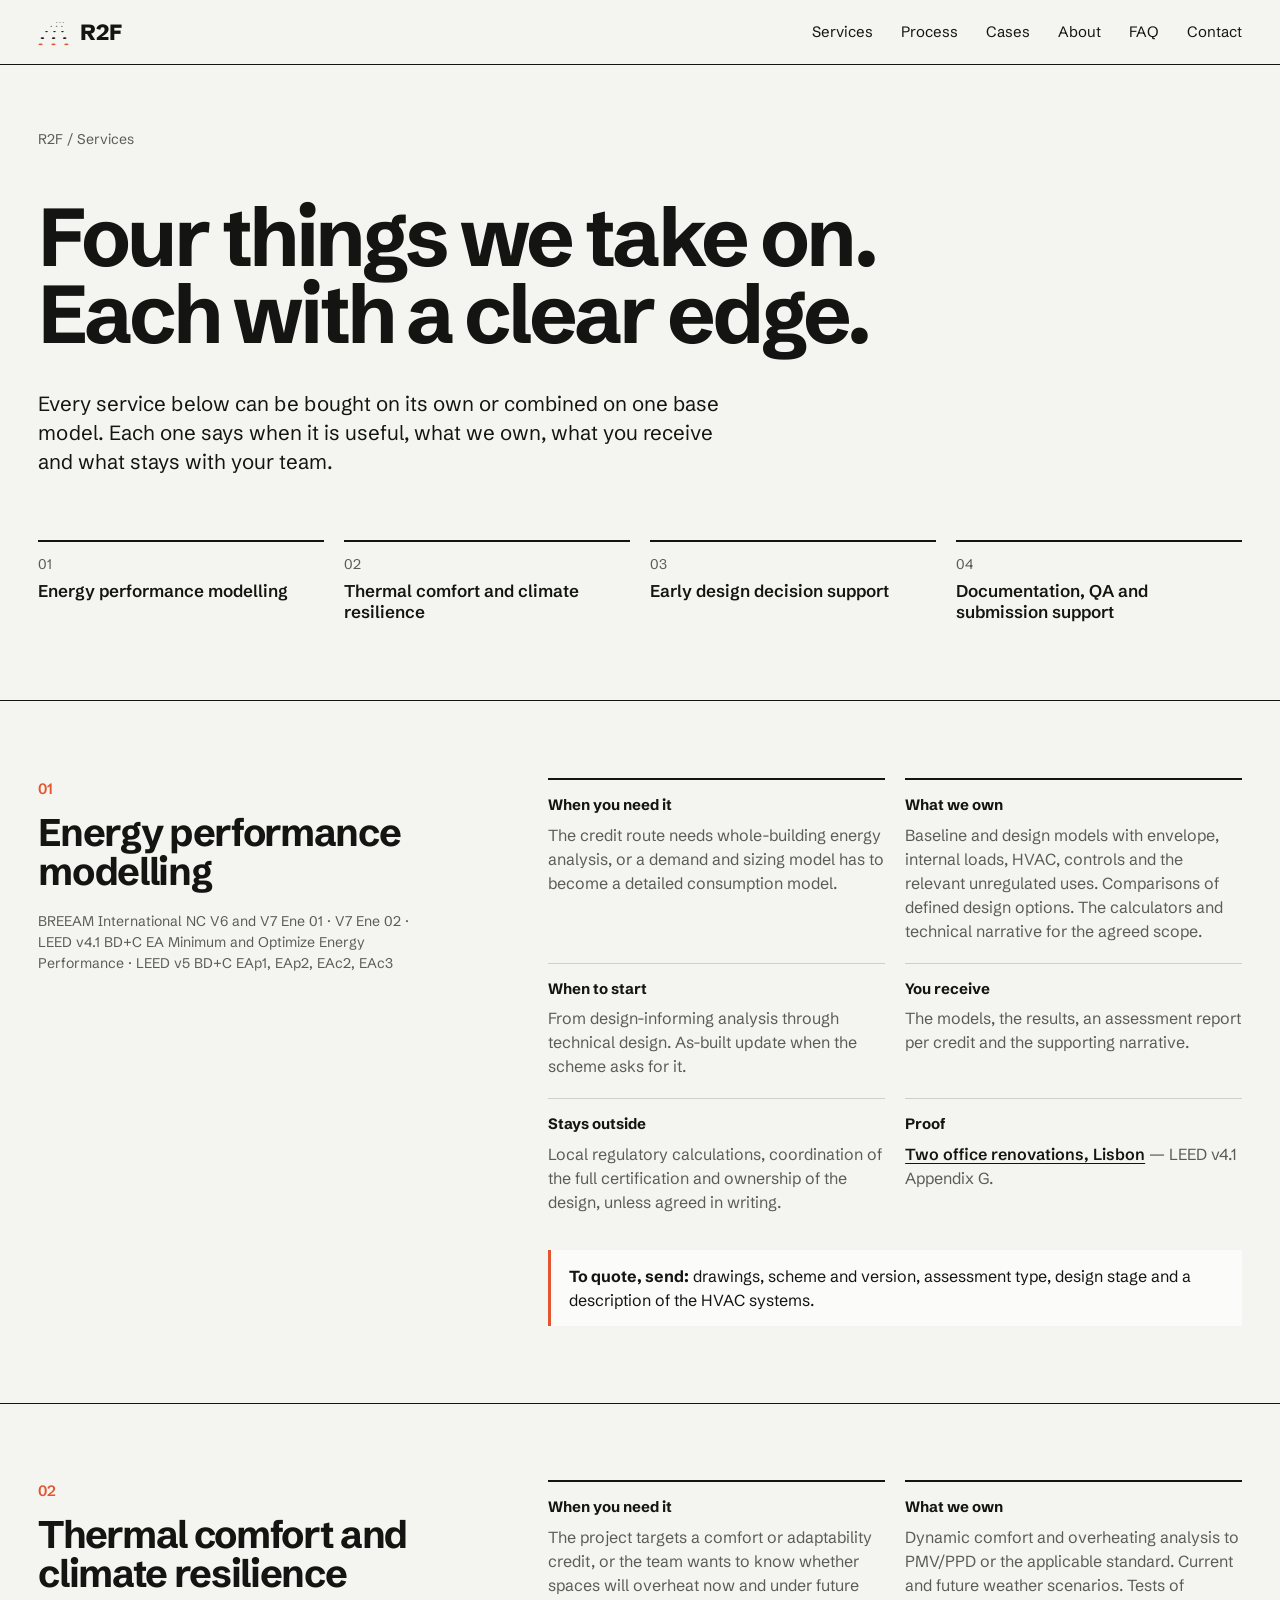
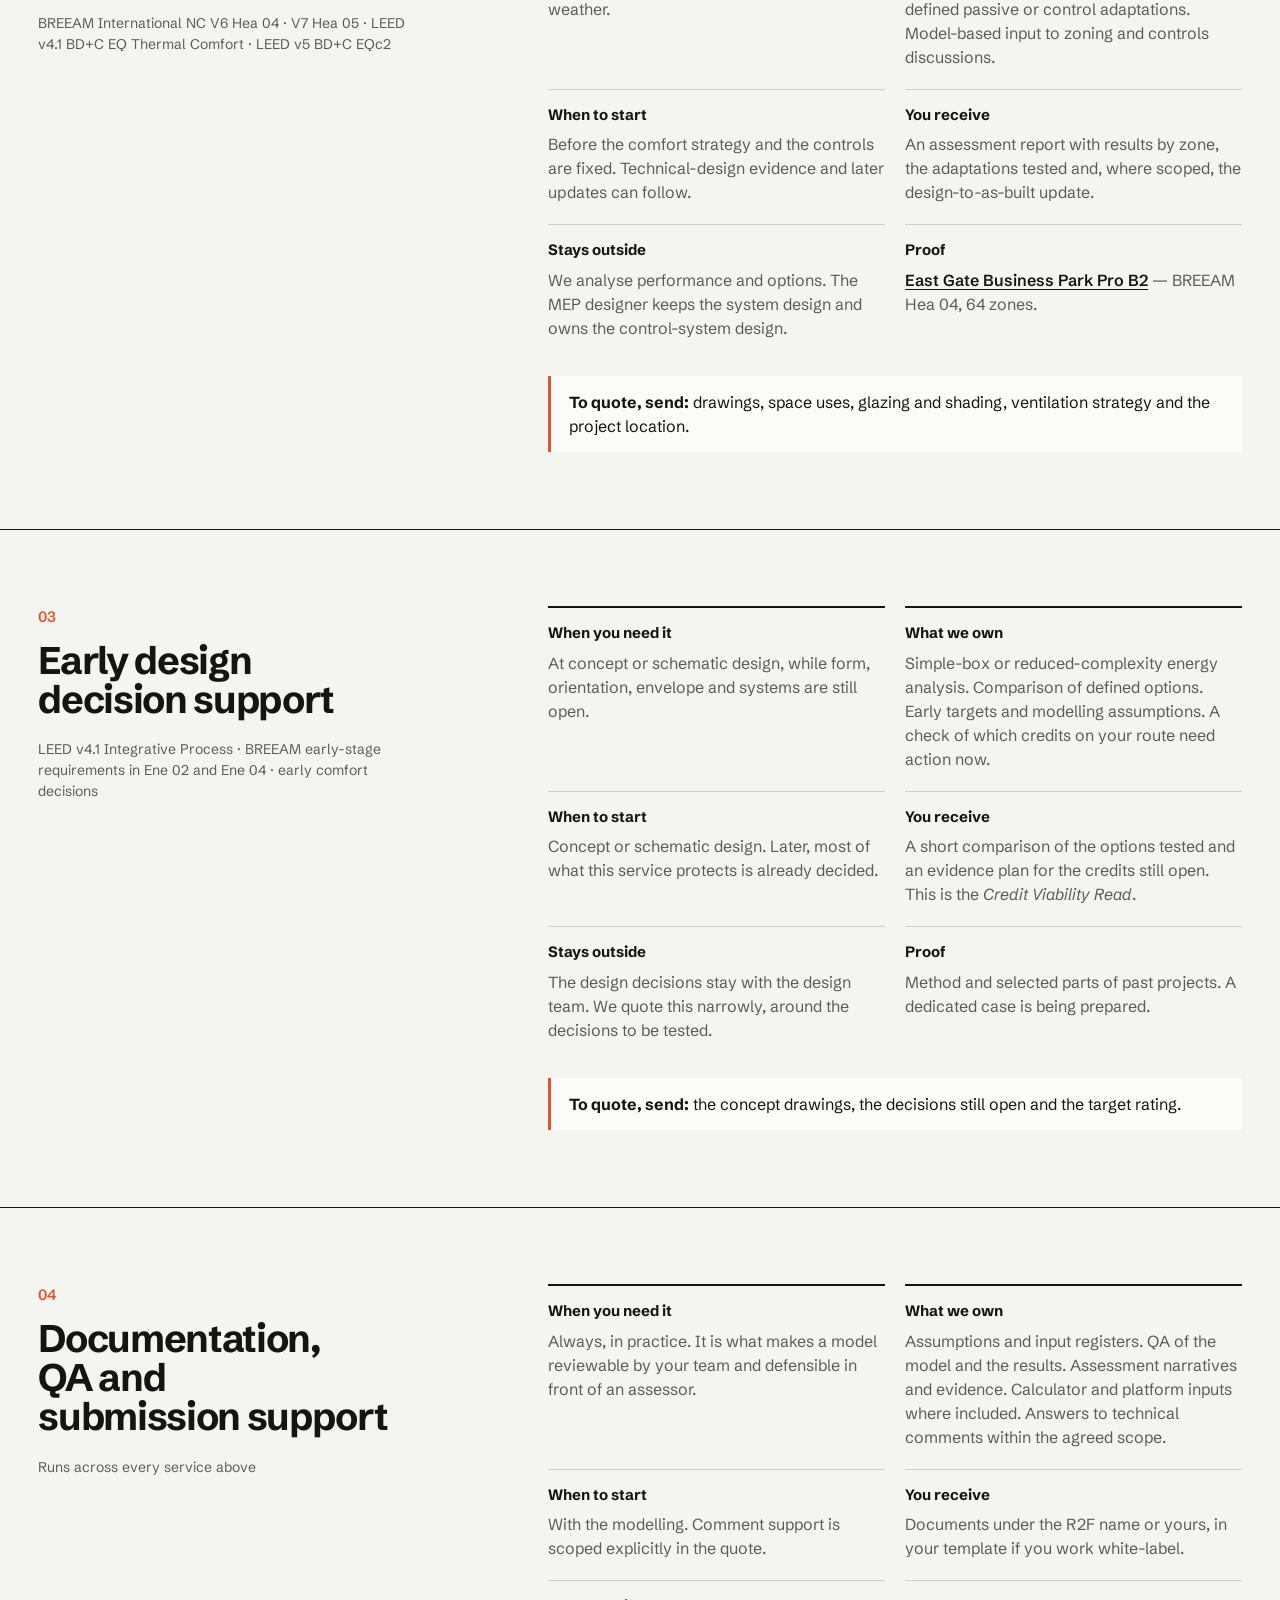
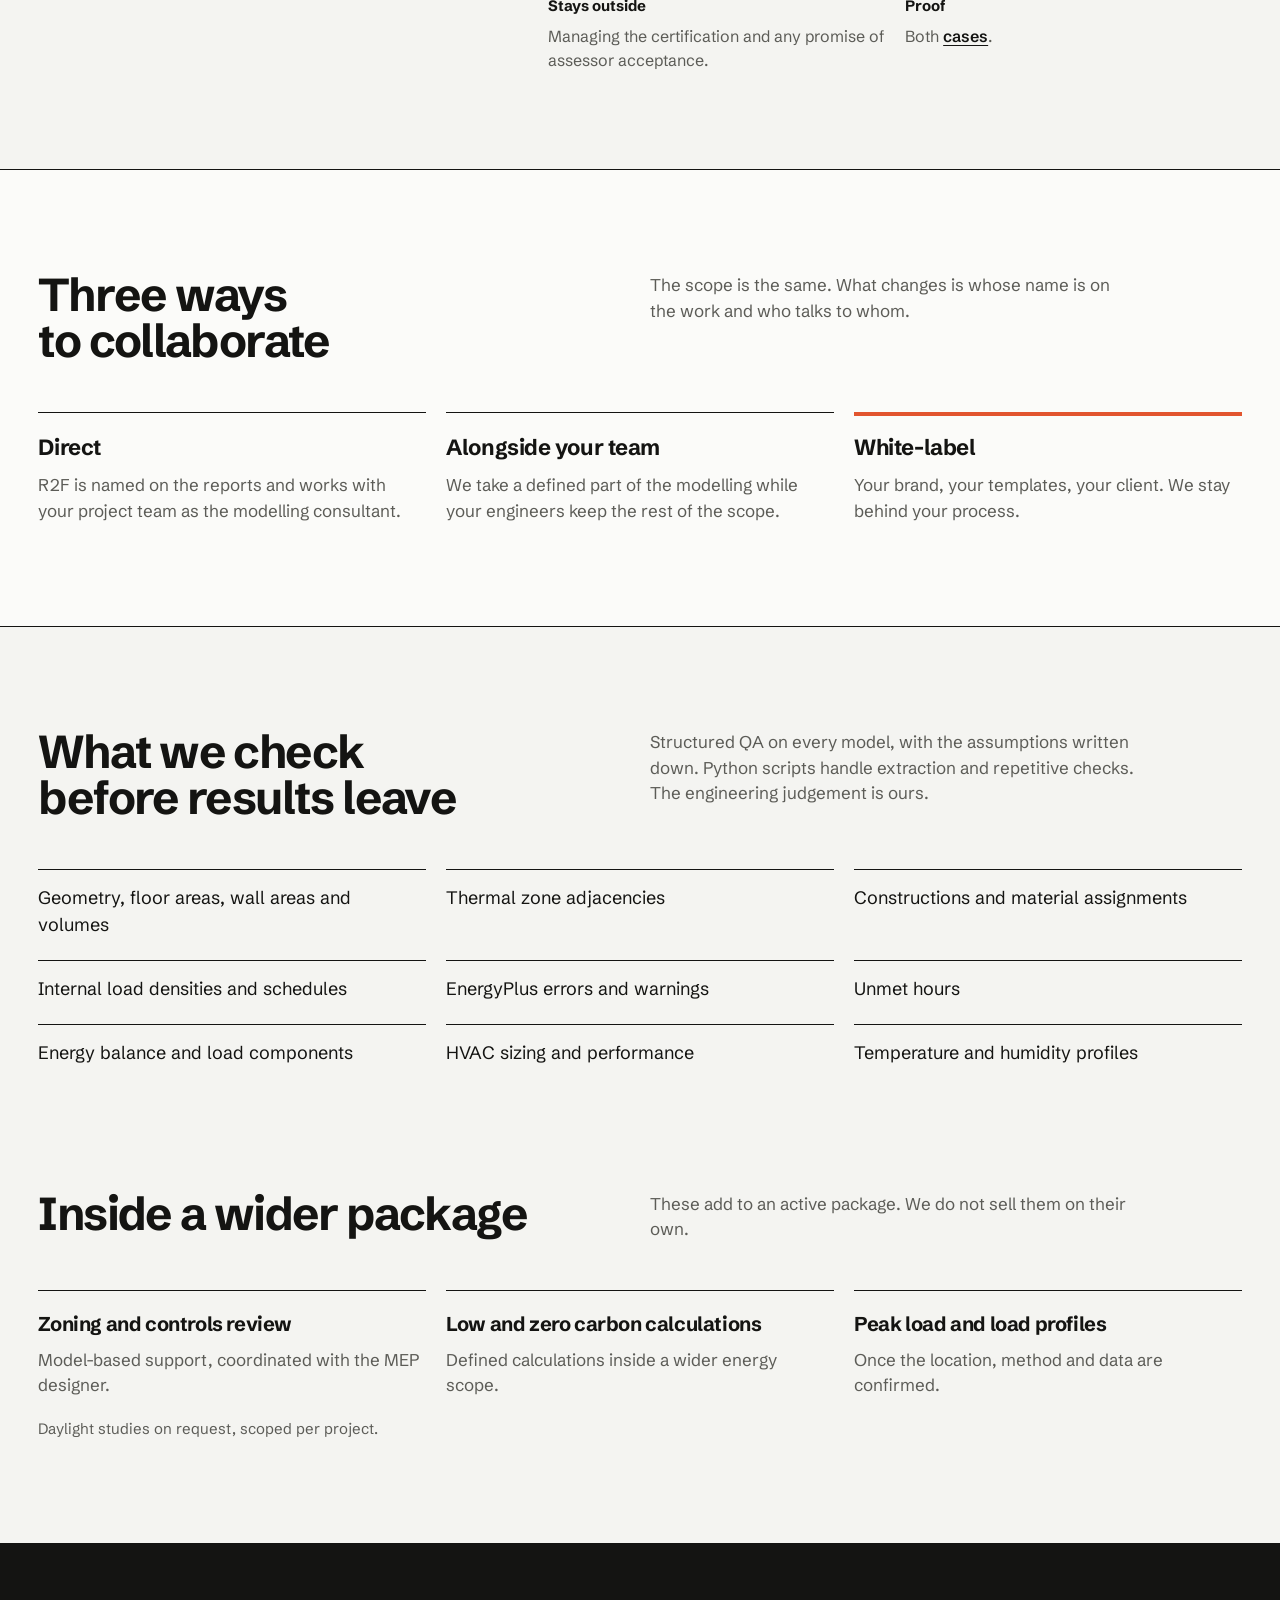
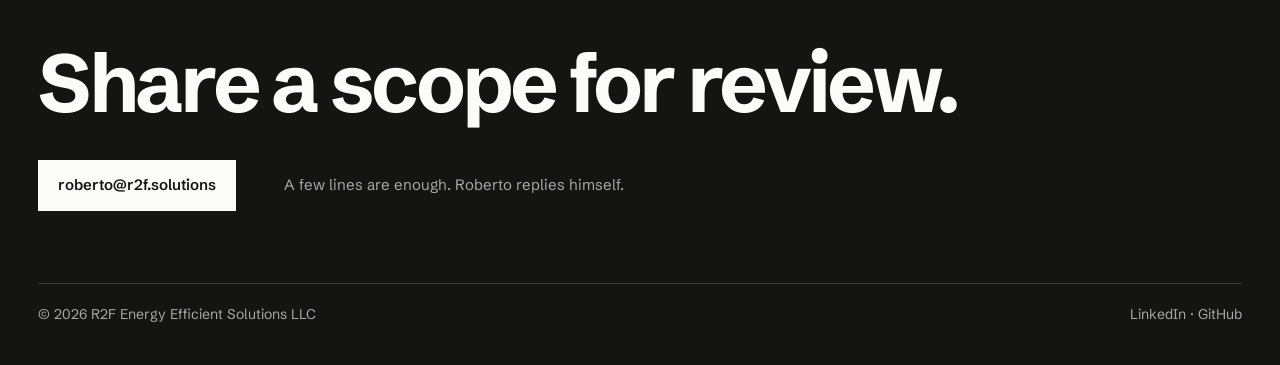
==== services/index.html @ bd85fdcf "Redesign r2f.solutions around the BREEAM/LEED modelling offer New single-page home (situations, cred" ====
<!doctype html>
<html lang="en">
<head>
  <meta charset="utf-8">
  <meta name="viewport" content="width=device-width, initial-scale=1">
  <title>Services — R2F energy and comfort modelling for BREEAM and LEED</title>
  <meta name="description" content="Energy performance modelling, thermal comfort and climate resilience, early design decision support and submission documentation for BREEAM and LEED projects.">
  <link rel="canonical" href="https://r2f.solutions/services/">
  <meta property="og:type" content="website">
  <meta property="og:title" content="Services — R2F">
  <meta property="og:description" content="Four things we take on for BREEAM and LEED teams, each with a clear boundary.">
  <meta property="og:url" content="https://r2f.solutions/services/">
  <link rel="icon" href="../favicon.svg" type="image/svg+xml">
  <link rel="preconnect" href="https://fonts.googleapis.com">
  <link rel="preconnect" href="https://fonts.gstatic.com" crossorigin>
  <link href="https://fonts.googleapis.com/css2?family=Schibsted+Grotesk:wght@400;500;600;700;800&display=swap" rel="stylesheet">
  <link rel="stylesheet" href="../css/site.css">
</head>
<body>
<a class="skip" href="#main">Skip to content</a>

<header class="site-header">
  <div class="wrap">
    <a class="logo" href="../" aria-label="R2F, home">
      <img src="../img/r2f-mark.svg" alt="" width="32" height="27">R2F
    </a>
    <nav class="site-nav" aria-label="Main">
      <a href="../services/" aria-current="page">Services</a>
      <a href="../#process">Process</a>
      <a href="../#cases">Cases</a>
      <a href="../#about">About</a>
      <a href="../#faq">FAQ</a>
      <a href="#contact">Contact</a>
    </nav>
  </div>
</header>

<main id="main">

  <section class="page-hero" aria-labelledby="page-title">
    <div class="wrap grid">
      <p class="crumb"><a href="../">R2F</a> / Services</p>
      <h1 id="page-title">Four things we take on. Each with a clear edge.</h1>
      <p class="lede">Every service below can be bought on its own or combined on one base model. Each one says when it is useful, what we own, what you receive and what stays with your team.</p>
      <nav class="jump" aria-label="Services on this page">
        <a href="#energy"><span>01</span>Energy performance modelling</a>
        <a href="#comfort"><span>02</span>Thermal comfort and climate resilience</a>
        <a href="#early"><span>03</span>Early design decision support</a>
        <a href="#documentation"><span>04</span>Documentation, QA and submission support</a>
      </nav>
    </div>
  </section>

  <article class="svc" id="energy" aria-labelledby="energy-title">
    <div class="wrap grid">
      <header class="svc-head">
        <p class="svc-num">01</p>
        <h2 id="energy-title">Energy performance modelling</h2>
        <p class="svc-codes">BREEAM International NC V6 and V7 Ene 01 · V7 Ene 02 · LEED v4.1 BD+C EA Minimum and Optimize Energy Performance · LEED v5 BD+C EAp1, EAp2, EAc2, EAc3</p>
      </header>
      <dl class="svc-body">
        <div><dt>When you need it</dt><dd>The credit route needs whole-building energy analysis, or a demand and sizing model has to become a detailed consumption model.</dd></div>
        <div><dt>What we own</dt><dd>Baseline and design models with envelope, internal loads, HVAC, controls and the relevant unregulated uses. Comparisons of defined design options. The calculators and technical narrative for the agreed scope.</dd></div>
        <div><dt>When to start</dt><dd>From design-informing analysis through technical design. As-built update when the scheme asks for it.</dd></div>
        <div><dt>You receive</dt><dd>The models, the results, an assessment report per credit and the supporting narrative.</dd></div>
        <div><dt>Stays outside</dt><dd>Local regulatory calculations, coordination of the full certification and ownership of the design, unless agreed in writing.</dd></div>
        <div><dt>Proof</dt><dd><a href="../cases/lisbon-offices/">Two office renovations, Lisbon</a> — LEED v4.1 Appendix G.</dd></div>
      </dl>
      <p class="svc-send"><strong>To quote, send:</strong> drawings, scheme and version, assessment type, design stage and a description of the HVAC systems.</p>
    </div>
  </article>

  <article class="svc" id="comfort" aria-labelledby="comfort-title">
    <div class="wrap grid">
      <header class="svc-head">
        <p class="svc-num">02</p>
        <h2 id="comfort-title">Thermal comfort and climate resilience</h2>
        <p class="svc-codes">BREEAM International NC V6 Hea 04 · V7 Hea 05 · LEED v4.1 BD+C EQ Thermal Comfort · LEED v5 BD+C EQc2</p>
      </header>
      <dl class="svc-body">
        <div><dt>When you need it</dt><dd>The project targets a comfort or adaptability credit, or the team wants to know whether spaces will overheat now and under future weather.</dd></div>
        <div><dt>What we own</dt><dd>Dynamic comfort and overheating analysis to PMV/PPD or the applicable standard. Current and future weather scenarios. Tests of defined passive or control adaptations. Model-based input to zoning and controls discussions.</dd></div>
        <div><dt>When to start</dt><dd>Before the comfort strategy and the controls are fixed. Technical-design evidence and later updates can follow.</dd></div>
        <div><dt>You receive</dt><dd>An assessment report with results by zone, the adaptations tested and, where scoped, the design-to-as-built update.</dd></div>
        <div><dt>Stays outside</dt><dd>We analyse performance and options. The MEP designer keeps the system design and owns the control-system design.</dd></div>
        <div><dt>Proof</dt><dd><a href="../cases/east-gate/">East Gate Business Park Pro B2</a> — BREEAM Hea 04, 64 zones.</dd></div>
      </dl>
      <p class="svc-send"><strong>To quote, send:</strong> drawings, space uses, glazing and shading, ventilation strategy and the project location.</p>
    </div>
  </article>

  <article class="svc" id="early" aria-labelledby="early-title">
    <div class="wrap grid">
      <header class="svc-head">
        <p class="svc-num">03</p>
        <h2 id="early-title">Early design decision support</h2>
        <p class="svc-codes">LEED v4.1 Integrative Process · BREEAM early-stage requirements in Ene 02 and Ene 04 · early comfort decisions</p>
      </header>
      <dl class="svc-body">
        <div><dt>When you need it</dt><dd>At concept or schematic design, while form, orientation, envelope and systems are still open.</dd></div>
        <div><dt>What we own</dt><dd>Simple-box or reduced-complexity energy analysis. Comparison of defined options. Early targets and modelling assumptions. A check of which credits on your route need action now.</dd></div>
        <div><dt>When to start</dt><dd>Concept or schematic design. Later, most of what this service protects is already decided.</dd></div>
        <div><dt>You receive</dt><dd>A short comparison of the options tested and an evidence plan for the credits still open. This is the <em>Credit Viability Read</em>.</dd></div>
        <div><dt>Stays outside</dt><dd>The design decisions stay with the design team. We quote this narrowly, around the decisions to be tested.</dd></div>
        <div><dt>Proof</dt><dd>Method and selected parts of past projects. A dedicated case is being prepared.</dd></div>
      </dl>
      <p class="svc-send"><strong>To quote, send:</strong> the concept drawings, the decisions still open and the target rating.</p>
    </div>
  </article>

  <article class="svc" id="documentation" aria-labelledby="documentation-title">
    <div class="wrap grid">
      <header class="svc-head">
        <p class="svc-num">04</p>
        <h2 id="documentation-title">Documentation, QA and submission support</h2>
        <p class="svc-codes">Runs across every service above</p>
      </header>
      <dl class="svc-body">
        <div><dt>When you need it</dt><dd>Always, in practice. It is what makes a model reviewable by your team and defensible in front of an assessor.</dd></div>
        <div><dt>What we own</dt><dd>Assumptions and input registers. QA of the model and the results. Assessment narratives and evidence. Calculator and platform inputs where included. Answers to technical comments within the agreed scope.</dd></div>
        <div><dt>When to start</dt><dd>With the modelling. Comment support is scoped explicitly in the quote.</dd></div>
        <div><dt>You receive</dt><dd>Documents under the R2F name or yours, in your template if you work white-label.</dd></div>
        <div><dt>Stays outside</dt><dd>Managing the certification and any promise of assessor acceptance.</dd></div>
        <div><dt>Proof</dt><dd>Both <a href="../#cases">cases</a>.</dd></div>
      </dl>
    </div>
  </article>

  <section class="band" aria-labelledby="modes-title">
    <div class="wrap grid">
      <h2 id="modes-title">Three ways to collaborate</h2>
      <p class="intro">The scope is the same. What changes is whose name is on the work and who talks to whom.</p>
      <div class="ways">
        <div><h3>Direct</h3><p>R2F is named on the reports and works with your project team as the modelling consultant.</p></div>
        <div><h3>Alongside your team</h3><p>We take a defined part of the modelling while your engineers keep the rest of the scope.</p></div>
        <div class="ways-main"><h3>White-label</h3><p>Your brand, your templates, your client. We stay behind your process.</p></div>
      </div>
    </div>
  </section>

  <section class="sec" aria-labelledby="qa-title">
    <div class="wrap grid">
      <h2 id="qa-title">What we check before results leave</h2>
      <p class="intro">Structured QA on every model, with the assumptions written down. Python scripts handle extraction and repetitive checks. The engineering judgement is ours.</p>
      <ul class="checks">
        <li>Geometry, floor areas, wall areas and volumes</li>
        <li>Thermal zone adjacencies</li>
        <li>Constructions and material assignments</li>
        <li>Internal load densities and schedules</li>
        <li>EnergyPlus errors and warnings</li>
        <li>Unmet hours</li>
        <li>Energy balance and load components</li>
        <li>HVAC sizing and performance</li>
        <li>Temperature and humidity profiles</li>
      </ul>
    </div>
  </section>

  <section class="sec sec--tight-top" aria-labelledby="support-title">
    <div class="wrap grid">
      <h2 id="support-title">Inside a wider package</h2>
      <p class="intro">These add to an active package. We do not sell them on their own.</p>
      <dl class="method">
        <div><dt>Zoning and controls review</dt><dd>Model-based support, coordinated with the MEP designer.</dd></div>
        <div><dt>Low and zero carbon calculations</dt><dd>Defined calculations inside a wider energy scope.</dd></div>
        <div><dt>Peak load and load profiles</dt><dd>Once the location, method and data are confirmed.</dd></div>
      </dl>
      <p class="table-note">Daylight studies on request, scoped per project.</p>
    </div>
  </section>

</main>

<section class="contact" id="contact" aria-labelledby="contact-title">
  <div class="wrap grid">
    <h2 id="contact-title">Share a scope for review.</h2>
    <div class="contact-row">
      <a class="btn" href="mailto:roberto@r2f.solutions?subject=Scope%20for%20review">roberto@r2f.solutions</a>
      <p>A few lines are enough. Roberto replies himself.</p>
    </div>
    <footer class="site-footer">
      <span>© 2026 R2F Energy Efficient Solutions LLC</span>
      <span><a href="https://www.linkedin.com/company/r2f-energy-efficient-solutions">LinkedIn</a> · <a href="https://github.com/roruizf">GitHub</a></span>
    </footer>
  </div>
</section>

</body>
</html>
---- css/site.css ----
:root {
  --ink: #141412;
  --paper: #F4F4F1;
  --white: #FBFBF9;
  --mid: #5C5C57;
  --hair: #CFCFC9;
  --accent: #E2552F;
  --dark-mid: #A9A9A3;
  --dark-hair: #3A3A36;
}

* { box-sizing: border-box; }

body {
  margin: 0;
  background: var(--paper);
  color: var(--ink);
  font-family: 'Schibsted Grotesk', sans-serif;
  font-size: 17px;
  line-height: 1.5;
  -webkit-font-smoothing: antialiased;
}

a { color: inherit; }
img { max-width: 100%; display: block; }

.skip {
  position: absolute;
  left: -9999px;
}
.skip:focus {
  left: 16px;
  top: 16px;
  background: var(--ink);
  color: var(--white);
  padding: 10px 14px;
  z-index: 10;
}

:focus-visible {
  outline: 2px solid var(--accent);
  outline-offset: 3px;
}

.wrap {
  max-width: 1360px;
  margin: 0 auto;
  padding: 0 clamp(16px, 3vw, 40px);
}

.grid {
  display: grid;
  grid-template-columns: repeat(12, minmax(0, 1fr));
  column-gap: clamp(12px, 1.6vw, 24px);
}

/* Header */

.site-header { border-bottom: 1px solid var(--ink); }

.site-header .wrap {
  display: flex;
  justify-content: space-between;
  align-items: center;
  min-height: 64px;
  gap: 8px 16px;
  flex-wrap: wrap;
}

.logo {
  display: flex;
  align-items: center;
  gap: 10px;
  text-decoration: none;
  font-weight: 800;
  font-size: 22px;
  letter-spacing: -0.01em;
}

.site-nav {
  display: flex;
  gap: 4px 28px;
  font-size: 15px;
  flex-wrap: wrap;
}

.site-nav a {
  text-decoration: none;
  padding: 10px 0;
}

.site-nav a:hover {
  text-decoration: underline;
  text-underline-offset: 4px;
}

/* Hero */

.hero { padding: clamp(40px, 7vw, 96px) 0 clamp(32px, 4vw, 56px); }

.hero h1 {
  grid-column: 1 / span 10;
  font-size: clamp(44px, 7.6vw, 124px);
  line-height: 0.92;
  letter-spacing: -0.045em;
  font-weight: 700;
  margin: 0;
}

.hero-meta {
  grid-column: 1 / span 12;
  display: grid;
  grid-template-columns: subgrid;
  margin-top: clamp(32px, 5vw, 72px);
  border-top: 1px solid var(--ink);
  padding-top: 20px;
  row-gap: 24px;
}

.lede {
  grid-column: 1 / span 6;
  font-size: clamp(19px, 1.6vw, 23px);
  line-height: 1.4;
  margin: 0;
}

.disclaimer {
  grid-column: 8 / span 3;
  color: var(--mid);
  font-size: 15px;
  margin: 0;
}

.hero-cta {
  grid-column: 11 / span 2;
  justify-self: end;
  align-self: start;
}

.btn {
  display: inline-block;
  background: var(--ink);
  color: var(--white);
  text-decoration: none;
  padding: 14px 20px;
  font-weight: 600;
  font-size: 15px;
  transition: background-color 150ms ease-out, transform 120ms ease-out;
}

.btn:hover { background: #000; }
.btn:active { transform: scale(0.97); }

/* Figure */

.figure {
  background: var(--white);
  border-top: 1px solid var(--ink);
  border-bottom: 1px solid var(--ink);
}

.figure .wrap {
  padding-top: 40px;
  padding-bottom: 32px;
}

.figure-note {
  grid-column: 1 / span 2;
  font-size: 14px;
  color: var(--mid);
  margin: 0;
}

.figure-art {
  grid-column: 3 / span 8;
  overflow-x: auto;
}

.figure-art svg {
  width: 100%;
  min-width: 560px;
  height: auto;
  display: block;
}

/* Sections */

.sec { padding: clamp(56px, 8vw, 120px) 0; }
.sec--tight-top { padding-top: 0; }

.sec h2 {
  grid-column: 1 / span 5;
  font-size: clamp(30px, 3.6vw, 52px);
  line-height: 1;
  letter-spacing: -0.035em;
  font-weight: 700;
  margin: 0;
}

.intro {
  grid-column: 7 / span 5;
  margin: 0;
  color: var(--mid);
}

/* Credits table */

.tablebox {
  grid-column: 1 / span 12;
  overflow-x: auto;
  margin-top: 48px;
}

.tablebox table {
  width: 100%;
  min-width: 760px;
  border-collapse: collapse;
  font-size: 16px;
}

.tablebox th,
.tablebox td {
  text-align: left;
  padding: 18px 12px 18px 0;
  vertical-align: top;
  border-top: 1px solid var(--hair);
}

.tablebox thead th {
  border-top: 2px solid var(--ink);
  font-weight: 500;
  color: var(--mid);
  font-size: 14px;
}

.tablebox tbody th {
  font-weight: 700;
  font-size: 18px;
  width: 28%;
}

.table-note {
  grid-column: 1 / span 12;
  margin: 20px 0 0;
  color: var(--mid);
  font-size: 15px;
}

/* Cases */

.case {
  grid-column: 1 / span 12;
  display: grid;
  grid-template-columns: subgrid;
  border-top: 1px solid var(--ink);
  padding-top: 24px;
  margin-top: 48px;
  row-gap: 16px;
}

.case-tag {
  grid-column: 1 / span 3;
  font-size: 14px;
  color: var(--mid);
  margin: 0;
}

.case h3 {
  grid-column: 4 / span 5;
  font-size: clamp(26px, 2.6vw, 36px);
  line-height: 1.05;
  letter-spacing: -0.03em;
  margin: 0;
}

.case-body {
  grid-column: 4 / span 5;
  margin: 0;
  color: var(--mid);
}

.case-facts {
  grid-column: 10 / span 3;
  grid-row: 1 / span 2;
  align-self: start;
  margin: 0;
  padding: 0;
  list-style: none;
  font-size: 15px;
}

.case-facts li {
  border-top: 1px solid var(--hair);
  padding: 8px 0;
}

/* About */

.about-photo {
  grid-column: 1 / span 5;
  margin: 0;
}

.about-photo img {
  width: 100%;
  height: auto;
  aspect-ratio: 4 / 5;
  object-fit: cover;
}

.about-photo figcaption {
  font-size: 14px;
  color: var(--mid);
  margin-top: 10px;
}

.about-text {
  grid-column: 7 / span 6;
  align-self: end;
}

.about-text h2 { margin-bottom: 28px; }

.about-text p {
  margin: 0 0 16px;
  max-width: 34em;
}

.about-text .muted { color: var(--mid); }

.facts-inline {
  margin: 32px 0 0;
  padding: 0;
  list-style: none;
  display: grid;
  grid-template-columns: repeat(2, minmax(0, 1fr));
  border-top: 1px solid var(--ink);
}

.facts-inline li {
  padding: 14px 12px 14px 0;
  border-bottom: 1px solid var(--hair);
  font-size: 15px;
}

.facts-inline strong {
  display: block;
  font-size: 28px;
  letter-spacing: -0.03em;
  line-height: 1.1;
}

/* Contact */

.contact {
  background: var(--ink);
  color: var(--white);
}

.contact .wrap {
  padding-top: clamp(56px, 8vw, 112px);
  padding-bottom: 40px;
}

.contact h2 {
  grid-column: 1 / span 10;
  font-size: clamp(40px, 6.4vw, 104px);
  line-height: 0.92;
  letter-spacing: -0.045em;
  margin: 0 0 40px;
}

.contact .btn {
  background: var(--white);
  color: var(--ink);
}

.contact .btn:hover { background: #fff; }

.contact-row {
  grid-column: 1 / span 12;
  display: flex;
  gap: 24px 48px;
  flex-wrap: wrap;
  align-items: center;
}

.contact-row p {
  margin: 0;
  color: var(--dark-mid);
  font-size: 15px;
}

.site-footer {
  grid-column: 1 / span 12;
  border-top: 1px solid var(--dark-hair);
  margin-top: 72px;
  padding-top: 20px;
  display: flex;
  justify-content: space-between;
  font-size: 14px;
  color: var(--dark-mid);
  flex-wrap: wrap;
  gap: 12px;
}

.site-footer a { text-decoration: none; }
.site-footer a:hover { color: var(--white); }

@media (max-width: 800px) {
  .hero h1, .lede, .disclaimer, .hero-cta,
  .figure-note, .figure-art,
  .sec h2, .intro,
  .case-tag, .case h3, .case-body, .case-facts,
  .about-photo, .about-text,
  .contact h2 { grid-column: 1 / -1; }

  .hero-cta { justify-self: start; }
  .case-facts { grid-row: auto; }
  .intro { margin-top: 20px; }
  .about-text { margin-top: 32px; }
}

@media (prefers-reduced-motion: reduce) {
  .btn { transition: none; }
}

@media (max-width: 640px) {
  .tablebox table { min-width: 0; }
  .tablebox thead { position: absolute; left: -9999px; }
  .tablebox tr { display: block; border-top: 1px solid var(--ink); padding: 14px 0 6px; }
  .tablebox tbody th { display: block; width: auto; border: 0; padding: 0 0 8px; }
  .tablebox td {
    display: grid;
    grid-template-columns: 9.5em 1fr;
    gap: 12px;
    border-top: 1px solid var(--hair);
    padding: 8px 0;
  }
  .tablebox td::before { content: attr(data-label); color: var(--mid); font-size: 14px; }
}

/* Situations */

.situations {
  grid-column: 1 / span 12;
  margin: 48px 0 0;
  padding: 0;
  list-style: none;
  counter-reset: sit;
  display: grid;
  grid-template-columns: repeat(2, minmax(0, 1fr));
  column-gap: clamp(12px, 1.6vw, 24px);
}

.situations li {
  counter-increment: sit;
  border-top: 1px solid var(--ink);
  padding: 20px 24px 28px 0;
  font-size: clamp(19px, 1.7vw, 24px);
  line-height: 1.3;
  letter-spacing: -0.01em;
  display: grid;
  grid-template-columns: 3em 1fr;
}

.situations li::before {
  content: counter(sit, decimal-leading-zero);
  font-size: 15px;
  color: var(--mid);
  padding-top: 5px;
}

/* White band */

.band {
  background: var(--white);
  border-top: 1px solid var(--ink);
  border-bottom: 1px solid var(--ink);
  padding: clamp(56px, 8vw, 112px) 0;
}

.band h2 {
  grid-column: 1 / span 5;
  font-size: clamp(30px, 3.6vw, 52px);
  line-height: 1;
  letter-spacing: -0.035em;
  font-weight: 700;
  margin: 0;
}

/* Stages */

.stages {
  grid-column: 1 / span 12;
  list-style: none;
  margin: 56px 0 0;
  padding: 0;
  display: grid;
  grid-template-columns: repeat(4, minmax(0, 1fr));
  column-gap: clamp(12px, 1.6vw, 24px);
  position: relative;
}

.stages::before {
  content: "";
  position: absolute;
  left: 0;
  right: 0;
  top: 9px;
  border-top: 1px solid var(--ink);
}

.stages li { position: relative; padding-right: 16px; }

.dot {
  display: block;
  background: var(--ink);
  border-radius: 50%;
  margin-bottom: 24px;
  position: relative;
}
.dot--1 { width: 20px; height: 20px; background: var(--accent); }
.dot--2 { width: 16px; height: 16px; margin-top: 2px; margin-bottom: 26px; }
.dot--3 { width: 12px; height: 12px; margin-top: 4px; margin-bottom: 28px; }
.dot--4 { width: 8px; height: 8px; margin-top: 6px; margin-bottom: 30px; }

.stages h3 {
  font-size: 22px;
  letter-spacing: -0.02em;
  margin: 0 0 8px;
}

.stages p { margin: 0; color: var(--mid); }

.stage-cta {
  grid-column: 1 / span 12;
  margin: 48px 0 0;
  font-size: 18px;
}

.stage-cta a { font-weight: 600; text-underline-offset: 4px; }

/* Process */

.steps {
  grid-column: 1 / span 7;
  list-style: none;
  margin: 48px 0 0;
  padding: 0;
  counter-reset: step;
}

.steps li {
  counter-increment: step;
  display: grid;
  grid-template-columns: 3em 1fr;
  border-top: 1px solid var(--hair);
  padding: 18px 0;
}

.steps li:first-child { border-top: 2px solid var(--ink); }

.steps li::before {
  content: counter(step, decimal-leading-zero);
  color: var(--mid);
  font-size: 15px;
  padding-top: 3px;
  grid-row: 1 / span 2;
}

.steps h3 { font-size: 19px; margin: 0 0 4px; }
.steps p { margin: 0; color: var(--mid); }

.limits {
  grid-column: 9 / span 4;
  margin-top: 48px;
  align-self: start;
  border-top: 2px solid var(--ink);
  padding-top: 18px;
}

.limits h3 { font-size: 17px; margin: 0 0 10px; }
.limits h3 + ul + h3 { margin-top: 28px; }

.limits ul { margin: 0; padding: 0; list-style: none; }

.limits li {
  border-top: 1px solid var(--hair);
  padding: 9px 0;
  color: var(--mid);
  font-size: 16px;
}

/* Ways */

.ways {
  grid-column: 1 / span 12;
  margin-top: 48px;
  display: grid;
  grid-template-columns: repeat(3, minmax(0, 1fr));
  column-gap: clamp(12px, 1.6vw, 24px);
  row-gap: 24px;
}

.ways > div { border-top: 1px solid var(--ink); padding-top: 18px; }
.ways .ways-main { border-top: 4px solid var(--accent); padding-top: 15px; }
.ways h3 { font-size: 22px; letter-spacing: -0.02em; margin: 0 0 8px; }
.ways p { margin: 0; color: var(--mid); }

/* Project index */

.project-index { grid-column: 1 / span 12; margin-top: 72px; }
.project-index h3 { font-size: 22px; letter-spacing: -0.02em; margin: 0; }
.tablebox--flat { margin-top: 20px; }
.project-index .table-note { margin-top: 16px; }

/* Method */

.method {
  grid-column: 1 / span 12;
  margin: 48px 0 0;
  display: grid;
  grid-template-columns: repeat(3, minmax(0, 1fr));
  column-gap: clamp(12px, 1.6vw, 24px);
  row-gap: 24px;
}

.method > div { border-top: 1px solid var(--ink); padding-top: 18px; }
.method dt { font-weight: 700; font-size: 20px; letter-spacing: -0.02em; margin-bottom: 8px; }
.method dd { margin: 0; color: var(--mid); }

.tools {
  grid-column: 1 / span 12;
  margin-top: 56px;
  display: flex;
  flex-wrap: wrap;
  gap: 8px 32px;
  align-items: baseline;
}

.tools h3 { font-size: 15px; font-weight: 500; color: var(--mid); margin: 0; }
.tools ul { display: flex; flex-wrap: wrap; gap: 8px 28px; margin: 0; padding: 0; list-style: none; }
.tools a { font-weight: 600; text-underline-offset: 4px; }

/* FAQ */

.faq { grid-column: 7 / span 6; }
#faq h2 { align-self: start; }

.faq details { border-top: 1px solid var(--ink); }
.faq details:last-child { border-bottom: 1px solid var(--ink); }

.faq summary {
  cursor: pointer;
  list-style: none;
  padding: 18px 40px 18px 0;
  font-size: 19px;
  font-weight: 600;
  position: relative;
}

.faq summary::-webkit-details-marker { display: none; }

.faq summary::after {
  content: "+";
  position: absolute;
  right: 4px;
  top: 14px;
  font-size: 24px;
  font-weight: 400;
}

.faq details[open] summary::after { content: "–"; }
.faq details p { margin: 0 0 20px; color: var(--mid); max-width: 36em; }

/* Contact list */

.send-list {
  grid-column: 1 / span 12;
  margin-top: 48px;
  display: flex;
  flex-wrap: wrap;
  gap: 12px 32px;
  align-items: baseline;
}

.send-list h3 { margin: 0; font-size: 15px; font-weight: 500; color: var(--dark-mid); }
.send-list ul { display: flex; flex-wrap: wrap; gap: 8px 0; margin: 0; padding: 0; list-style: none; }
.send-list li { font-size: 16px; padding-right: 20px; margin-right: 20px; border-right: 1px solid var(--dark-hair); }
.send-list li:last-child { border-right: 0; }

@media (max-width: 900px) {
  .stages { grid-template-columns: repeat(2, minmax(0, 1fr)); row-gap: 40px; }
  .stages::before { display: none; }
}

@media (max-width: 800px) {
  .band h2, .situations, .steps, .limits, .faq { grid-column: 1 / -1; }
  .situations { grid-template-columns: 1fr; }
  .ways, .method { grid-template-columns: 1fr; }
  .faq { margin-top: 32px; }
}

@media (max-width: 520px) {
  .stages { grid-template-columns: 1fr; }
  .send-list ul { flex-direction: column; }
  .send-list li { border-right: 0; }
}

h1, h2, h3 { text-wrap: balance; }

/* Inner pages */

.page-hero { padding: clamp(32px, 5vw, 72px) 0 clamp(40px, 5vw, 72px); }

.crumb {
  grid-column: 1 / span 12;
  margin: 0 0 clamp(24px, 4vw, 48px);
  font-size: 14px;
  color: var(--mid);
}

.crumb a { text-decoration: none; }
.crumb a:hover { text-decoration: underline; text-underline-offset: 3px; }

.page-hero h1 {
  grid-column: 1 / span 10;
  font-size: clamp(40px, 6.4vw, 96px);
  line-height: 0.94;
  letter-spacing: -0.045em;
  font-weight: 700;
  margin: 0;
}

.page-hero .lede {
  grid-column: 1 / span 7;
  margin-top: clamp(24px, 3vw, 40px);
}

.jump {
  grid-column: 1 / span 12;
  margin-top: clamp(40px, 5vw, 64px);
  display: grid;
  grid-template-columns: repeat(4, minmax(0, 1fr));
  column-gap: clamp(12px, 1.6vw, 24px);
}

.jump a {
  border-top: 2px solid var(--ink);
  padding: 14px 12px 14px 0;
  text-decoration: none;
  font-weight: 600;
  font-size: 17px;
  line-height: 1.25;
}

.jump a span { display: block; font-weight: 400; font-size: 14px; color: var(--mid); margin-bottom: 6px; }
.jump a:hover { color: #000; text-decoration: underline; text-underline-offset: 4px; }

.svc {
  border-top: 1px solid var(--ink);
  padding: clamp(48px, 6vw, 88px) 0;
  scroll-margin-top: 16px;
}

.svc-head { grid-column: 1 / span 4; }
.svc-num { margin: 0 0 12px; font-size: 15px; color: var(--accent); font-weight: 600; }

.svc-head h2 {
  font-size: clamp(28px, 3vw, 44px);
  line-height: 1.02;
  letter-spacing: -0.035em;
  margin: 0 0 20px;
}

.svc-codes { margin: 0; font-size: 14px; color: var(--mid); }

.svc-body {
  grid-column: 6 / span 7;
  margin: 0;
  display: grid;
  grid-template-columns: repeat(2, minmax(0, 1fr));
  column-gap: clamp(12px, 1.6vw, 24px);
}

.svc-body > div { border-top: 1px solid var(--hair); padding: 14px 0 20px; }
.svc-body > div:nth-child(-n+2) { border-top: 2px solid var(--ink); }
.svc-body dt { font-weight: 700; font-size: 15px; margin-bottom: 6px; }
.svc-body dd { margin: 0; color: var(--mid); font-size: 16px; }
.svc-body a { color: var(--ink); font-weight: 600; text-underline-offset: 3px; }

.svc-send {
  grid-column: 6 / span 7;
  margin: 16px 0 0;
  padding: 14px 18px;
  background: var(--white);
  border-left: 3px solid var(--accent);
  font-size: 16px;
}

.checks {
  grid-column: 1 / span 12;
  margin: 48px 0 0;
  padding: 0;
  list-style: none;
  display: grid;
  grid-template-columns: repeat(3, minmax(0, 1fr));
  column-gap: clamp(12px, 1.6vw, 24px);
}

.checks li { border-top: 1px solid var(--ink); padding: 14px 0 22px; font-size: 18px; }

.case-meta {
  grid-column: 1 / span 12;
  margin: clamp(40px, 5vw, 64px) 0 0;
  display: grid;
  grid-template-columns: repeat(3, minmax(0, 1fr));
  column-gap: clamp(12px, 1.6vw, 24px);
}

.case-meta > div { border-top: 1px solid var(--ink); padding: 12px 12px 18px 0; }
.case-meta dt { font-size: 14px; color: var(--mid); margin-bottom: 4px; }
.case-meta dd { margin: 0; font-weight: 600; }

.steps--wide { grid-column: 1 / span 7; }
.sec .steps--wide { margin-top: 48px; }

.case-next { border-top: 1px solid var(--ink); }

.case-next .wrap { padding-top: 0; padding-bottom: 0; }

.case-next a {
  grid-column: span 6;
  display: block;
  padding: 28px 24px 32px 0;
  text-decoration: none;
  font-size: clamp(22px, 2.4vw, 32px);
  font-weight: 700;
  letter-spacing: -0.03em;
  line-height: 1.1;
}

.case-next a + a { border-left: 1px solid var(--ink); padding-left: 24px; }
.case-next a span { display: block; font-size: 14px; font-weight: 400; letter-spacing: 0; color: var(--mid); margin-bottom: 8px; }
.case-next a:hover { text-decoration: underline; text-underline-offset: 5px; }

.case h3 a { text-decoration: none; }
.case h3 a:hover { text-decoration: underline; text-underline-offset: 5px; }
.case-link { grid-column: 4 / span 5; margin: 0; font-weight: 600; }
.case-link a { text-underline-offset: 4px; }

@media (max-width: 900px) {
  .jump { grid-template-columns: repeat(2, minmax(0, 1fr)); row-gap: 8px; }
  .checks { grid-template-columns: repeat(2, minmax(0, 1fr)); }
  .case-meta { grid-template-columns: repeat(2, minmax(0, 1fr)); }
}

@media (max-width: 800px) {
  .page-hero h1, .page-hero .lede, .svc-head, .svc-body, .svc-send, .steps--wide, .case-link { grid-column: 1 / -1; }
  .svc-body { margin-top: 24px; }
  .case-next a { grid-column: 1 / -1; }
  .case-next a + a { border-left: 0; border-top: 1px solid var(--ink); padding-left: 0; }
}

@media (max-width: 520px) {
  .jump, .checks, .case-meta, .svc-body { grid-template-columns: 1fr; }
  .svc-body > div:nth-child(2) { border-top-width: 1px; border-top-color: var(--hair); }
}

@media (max-width: 520px) {
  .site-nav { gap: 0 16px; font-size: 14px; }
}
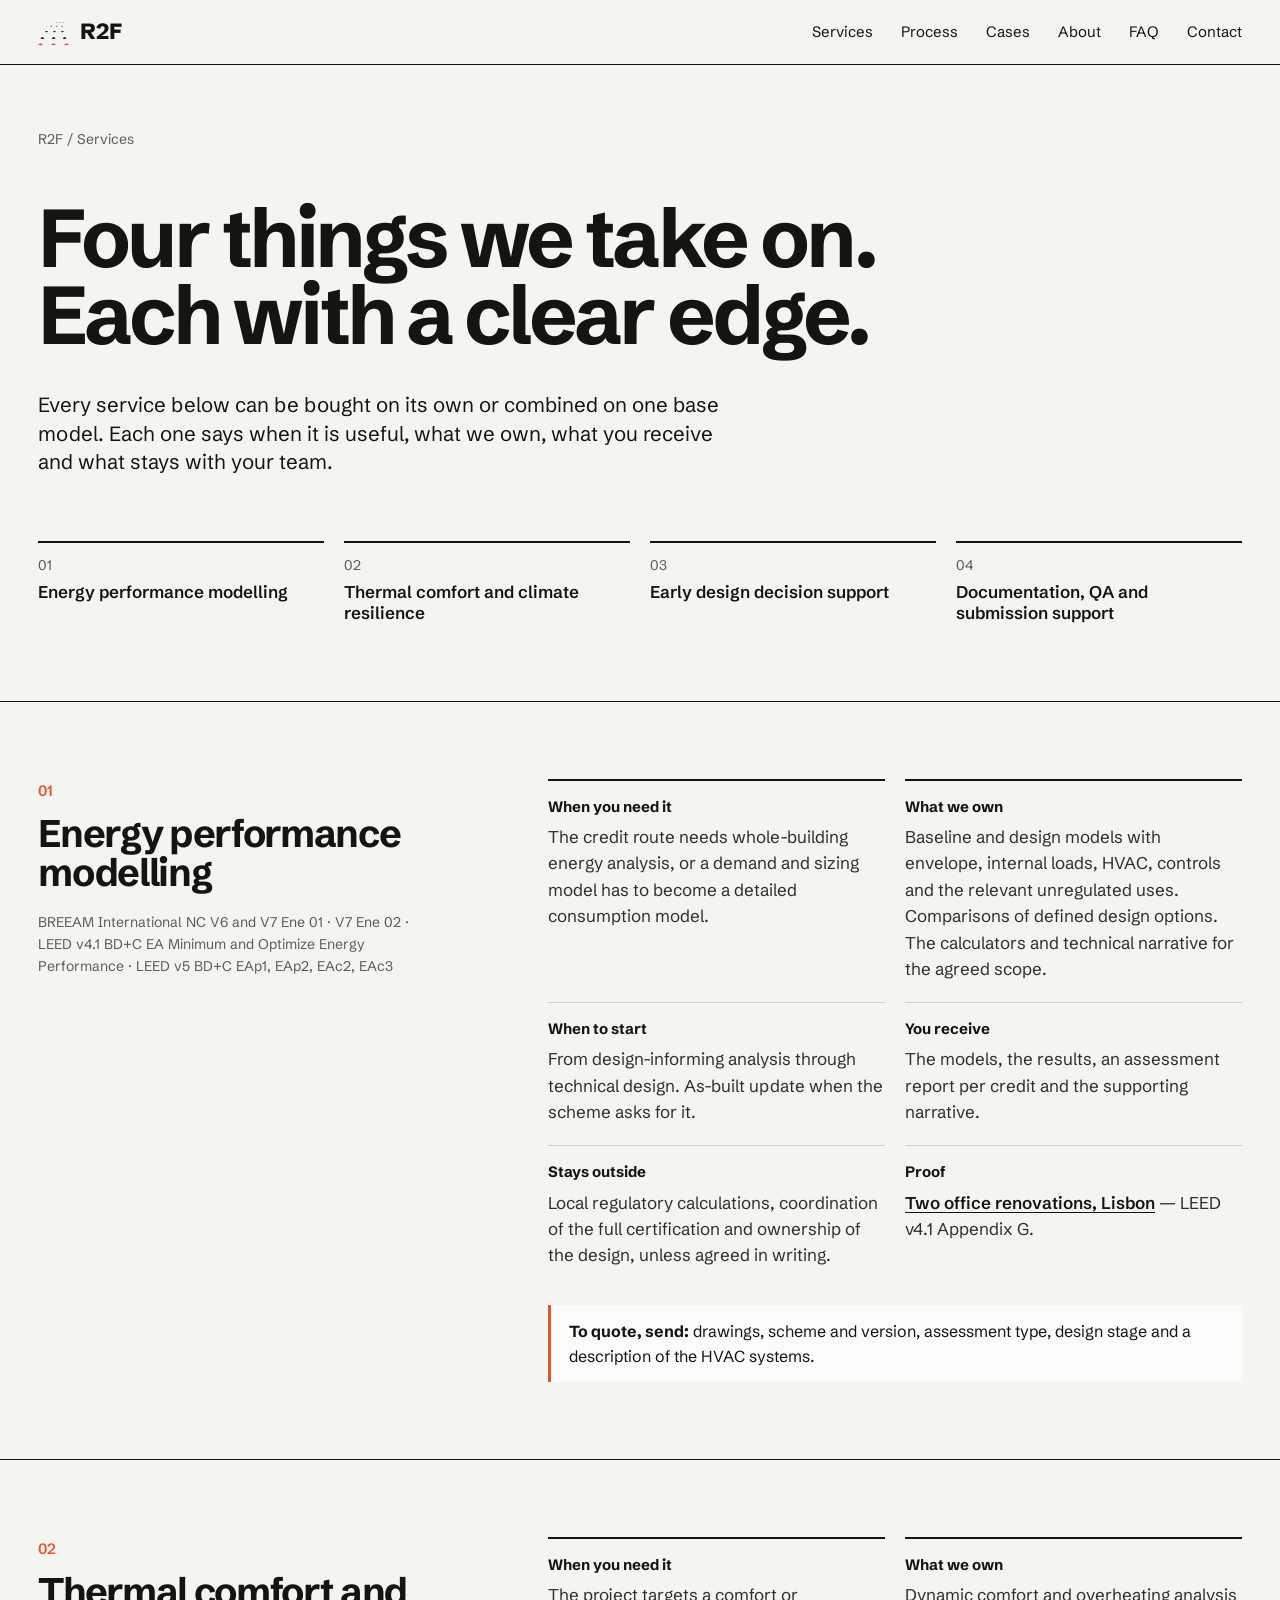
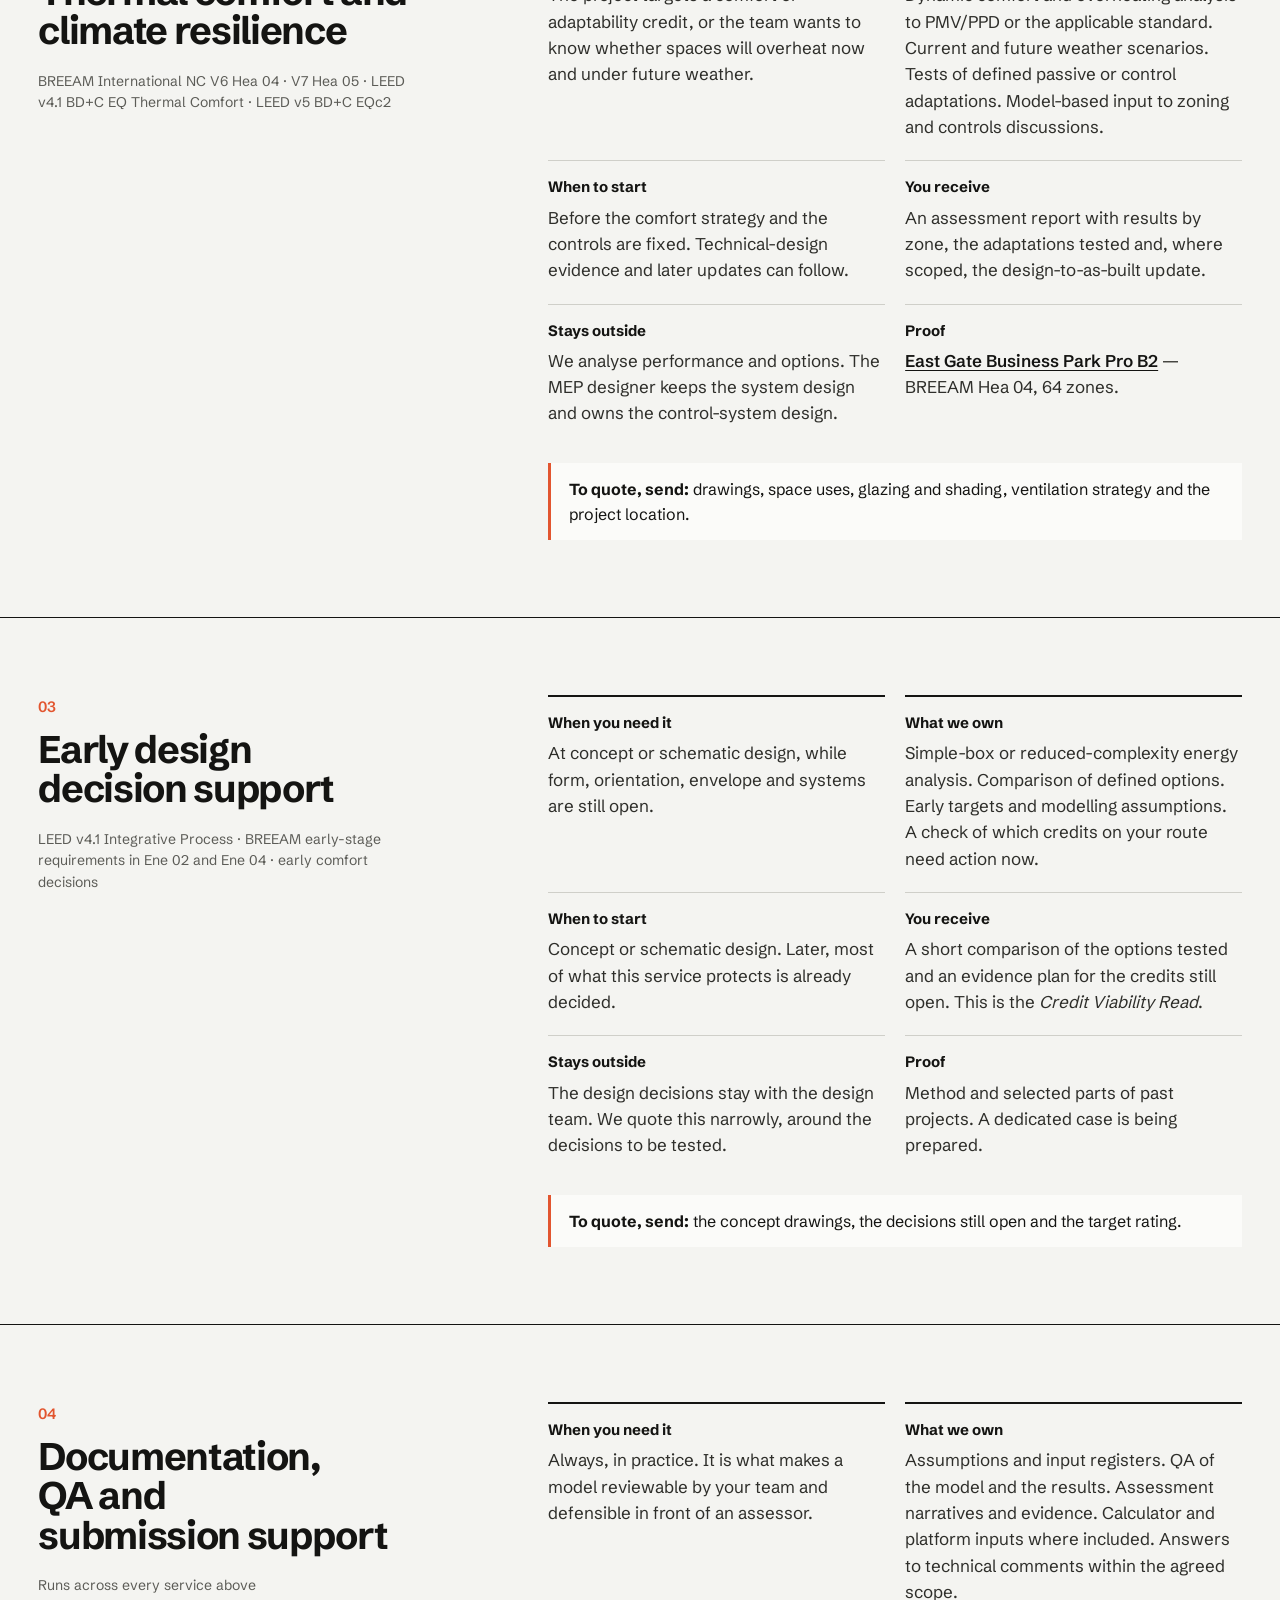
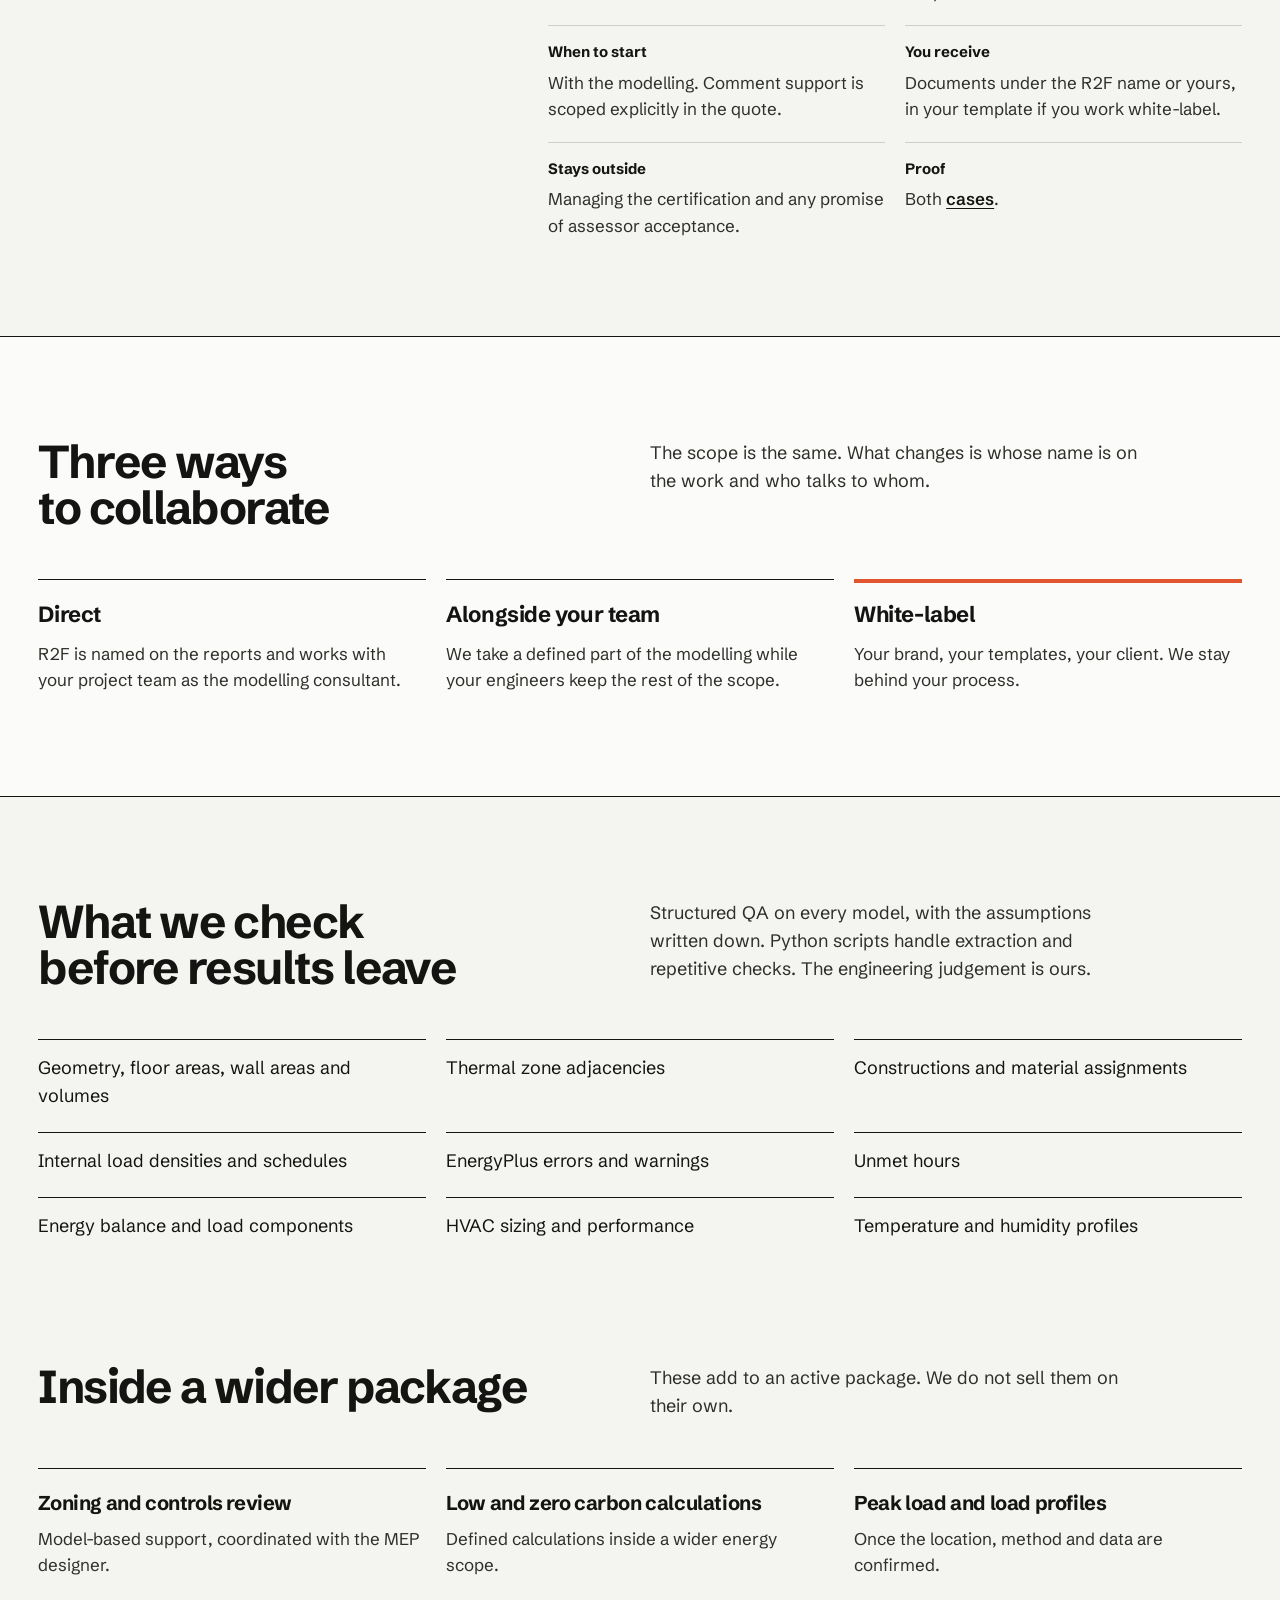
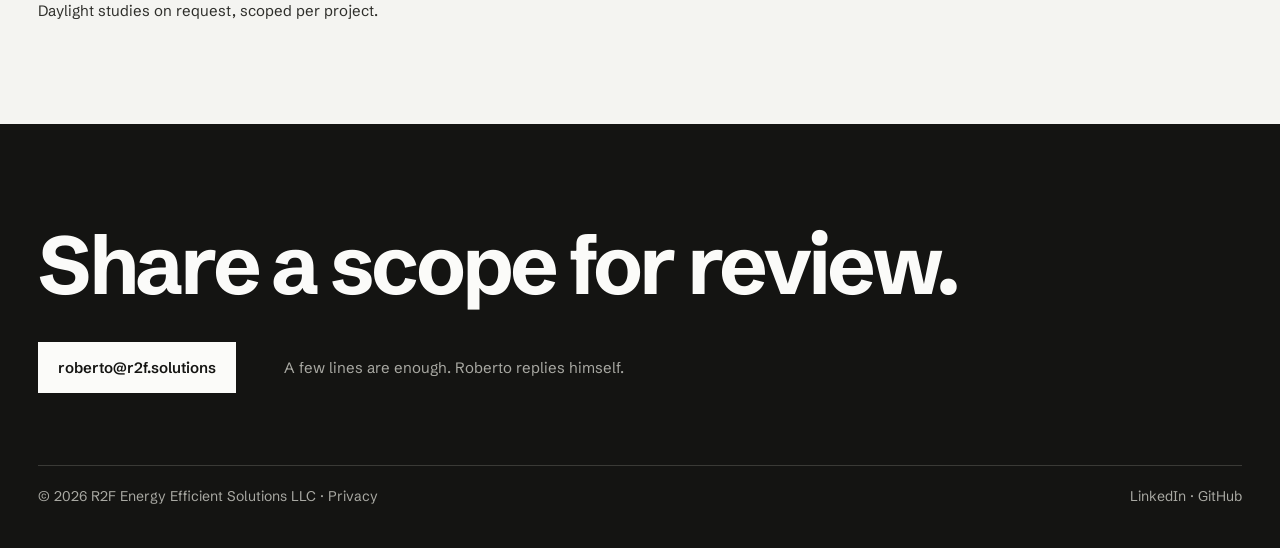
==== commit 19b5c200: "Add About and Privacy pages, SEO foundations and Hostinger guide - About page with career path, why " ====
--- a/services/index.html
+++ b/services/index.html
@@ -3,18 +3,39 @@
 <head>
   <meta charset="utf-8">
   <meta name="viewport" content="width=device-width, initial-scale=1">
-  <title>Services — R2F energy and comfort modelling for BREEAM and LEED</title>
+  <title>BREEAM and LEED modelling services — R2F</title>
   <meta name="description" content="Energy performance modelling, thermal comfort and climate resilience, early design decision support and submission documentation for BREEAM and LEED projects.">
   <link rel="canonical" href="https://r2f.solutions/services/">
   <meta property="og:type" content="website">
   <meta property="og:title" content="Services — R2F">
   <meta property="og:description" content="Four things we take on for BREEAM and LEED teams, each with a clear boundary.">
   <meta property="og:url" content="https://r2f.solutions/services/">
+  <meta property="og:image" content="https://r2f.solutions/img/og-r2f.png">
+  <meta name="twitter:card" content="summary_large_image">
   <link rel="icon" href="../favicon.svg" type="image/svg+xml">
-  <link rel="preconnect" href="https://fonts.googleapis.com">
-  <link rel="preconnect" href="https://fonts.gstatic.com" crossorigin>
-  <link href="https://fonts.googleapis.com/css2?family=Schibsted+Grotesk:wght@400;500;600;700;800&display=swap" rel="stylesheet">
+  <link rel="apple-touch-icon" href="../img/apple-touch-icon.png">
+  <link rel="preload" href="../fonts/schibsted-grotesk-latin.woff2" as="font" type="font/woff2" crossorigin>
   <link rel="stylesheet" href="../css/site.css">
+  <script type="application/ld+json">
+{
+  "@context": "https://schema.org",
+  "@type": "BreadcrumbList",
+  "itemListElement": [
+    {
+      "@type": "ListItem",
+      "position": 1,
+      "name": "R2F",
+      "item": "https://r2f.solutions/"
+    },
+    {
+      "@type": "ListItem",
+      "position": 2,
+      "name": "Services",
+      "item": "https://r2f.solutions/services/"
+    }
+  ]
+}
+  </script>
 </head>
 <body>
 <a class="skip" href="#main">Skip to content</a>
@@ -28,7 +49,7 @@
       <a href="../services/" aria-current="page">Services</a>
       <a href="../#process">Process</a>
       <a href="../#cases">Cases</a>
-      <a href="../#about">About</a>
+      <a href="../about/">About</a>
       <a href="../#faq">FAQ</a>
       <a href="#contact">Contact</a>
     </nav>
@@ -179,7 +200,7 @@
       <p>A few lines are enough. Roberto replies himself.</p>
     </div>
     <footer class="site-footer">
-      <span>© 2026 R2F Energy Efficient Solutions LLC</span>
+      <span>© 2026 R2F Energy Efficient Solutions LLC · <a href="../privacy/">Privacy</a></span>
       <span><a href="https://www.linkedin.com/company/r2f-energy-efficient-solutions">LinkedIn</a> · <a href="https://github.com/roruizf">GitHub</a></span>
     </footer>
   </div>
--- a/css/site.css
+++ b/css/site.css
@@ -1,3 +1,21 @@
+/* Schibsted Grotesk, self-hosted (SIL Open Font License, see /fonts/OFL.txt) */
+@font-face {
+  font-family: 'Schibsted Grotesk';
+  font-style: normal;
+  font-weight: 400 800;
+  font-display: swap;
+  src: url(../fonts/schibsted-grotesk-latin-ext.woff2) format('woff2');
+  unicode-range: U+0100-02BA, U+02BD-02C5, U+02C7-02CC, U+02CE-02D7, U+02DD-02FF, U+0304, U+0308, U+0329, U+1D00-1DBF, U+1E00-1E9F, U+1EF2-1EFF, U+2020, U+20A0-20AB, U+20AD-20C0, U+2113, U+2C60-2C7F, U+A720-A7FF;
+}
+@font-face {
+  font-family: 'Schibsted Grotesk';
+  font-style: normal;
+  font-weight: 400 800;
+  font-display: swap;
+  src: url(../fonts/schibsted-grotesk-latin.woff2) format('woff2');
+  unicode-range: U+0000-00FF, U+0131, U+0152-0153, U+02BB-02BC, U+02C6, U+02DA, U+02DC, U+0304, U+0308, U+0329, U+2000-206F, U+20AC, U+2122, U+2191, U+2193, U+2212, U+2215, U+FEFF, U+FFFD;
+}
+
 :root {
   --ink: #141412;
   --paper: #F4F4F1;
@@ -871,3 +889,165 @@
 @media (max-width: 520px) {
   .site-nav { gap: 0 16px; font-size: 14px; }
 }
+
+/* Readability: body text near-black, larger; grey only for metadata */
+:root { --text: #2E2E2A; }
+body { font-size: 18px; line-height: 1.55; }
+.intro, .case-body, .steps p, .ways p, .method dd, .svc-body dd, .faq details p,
+.stages p, .about-text .muted, .limits li, .table-note { color: var(--text); }
+.svc-body dd, .steps p, .ways p, .method dd, .stages p, .limits li { font-size: 17px; }
+.intro, .faq details p, .about-text p { max-width: 38em; }
+
+/* Hero CTA wider */
+.disclaimer { grid-column: 7 / span 3; }
+.hero-cta { grid-column: 10 / span 3; }
+
+/* Track record strip */
+.record { border-bottom: 1px solid var(--ink); }
+
+.record-list {
+  margin: 0;
+  padding: 0;
+  list-style: none;
+  display: grid;
+  grid-template-columns: repeat(4, minmax(0, 1fr));
+  column-gap: clamp(12px, 1.6vw, 24px);
+}
+
+.record-list li { padding: 28px 12px 30px 0; font-size: 15px; color: var(--mid); }
+
+.record-list strong {
+  display: block;
+  color: var(--ink);
+  font-size: clamp(30px, 3.4vw, 48px);
+  letter-spacing: -0.04em;
+  line-height: 1;
+  margin-bottom: 8px;
+}
+
+/* Founder background */
+.background { margin: 28px 0 0; border-top: 1px solid var(--ink); }
+
+.background > div {
+  display: grid;
+  grid-template-columns: 8.5em 1fr;
+  gap: 16px;
+  border-bottom: 1px solid var(--hair);
+  padding: 12px 0;
+}
+
+.background dt { color: var(--mid); font-size: 15px; }
+.background dd { margin: 0; font-size: 17px; }
+
+.about-text .about-links { margin-top: 20px; font-weight: 600; }
+.about-links a { text-underline-offset: 4px; }
+
+/* Credit Viability Read form */
+.read-intro { grid-column: 1 / span 4; }
+
+.read-intro h2 {
+  font-size: clamp(30px, 3.6vw, 52px);
+  line-height: 1;
+  letter-spacing: -0.035em;
+  margin: 0 0 20px;
+}
+
+.read-intro p { margin: 0 0 16px; color: var(--text); }
+.read-intro .read-note { color: var(--mid); font-size: 15px; }
+
+.read-form { grid-column: 6 / span 7; }
+
+.read-form fieldset {
+  border: 0;
+  border-top: 2px solid var(--ink);
+  margin: 0 0 32px;
+  padding: 16px 0 0;
+  display: grid;
+  grid-template-columns: repeat(2, minmax(0, 1fr));
+  gap: 18px 20px;
+}
+
+.read-form legend {
+  float: left;
+  width: 100%;
+  font-weight: 700;
+  font-size: 15px;
+  margin-bottom: 4px;
+  grid-column: 1 / -1;
+}
+
+.field { display: flex; flex-direction: column; gap: 6px; min-width: 0; }
+.field--wide { grid-column: 1 / -1; }
+.field label { font-size: 15px; font-weight: 600; }
+.field label span { font-weight: 400; color: var(--mid); }
+
+.field input,
+.field select,
+.field textarea {
+  font: inherit;
+  font-size: 16px;
+  color: var(--ink);
+  background: var(--paper);
+  border: 1px solid #A9A9A3;
+  border-radius: 0;
+  padding: 11px 12px;
+  min-height: 46px;
+  width: 100%;
+}
+
+.field textarea { resize: vertical; }
+
+.field input:focus,
+.field select:focus,
+.field textarea:focus { outline: 2px solid var(--accent); outline-offset: 0; border-color: var(--ink); }
+
+.read-submit { display: flex; flex-wrap: wrap; gap: 12px 24px; align-items: center; }
+.read-submit .btn { border: 0; cursor: pointer; font-family: inherit; font-size: 16px; padding: 15px 24px; }
+.read-submit p { margin: 0; color: var(--mid); font-size: 14px; max-width: 26em; }
+
+@media (max-width: 900px) {
+  .record-list { grid-template-columns: repeat(2, minmax(0, 1fr)); }
+}
+
+@media (max-width: 800px) {
+  .disclaimer, .hero-cta, .read-intro, .read-form { grid-column: 1 / -1; }
+  .read-form { margin-top: 32px; }
+}
+
+@media (max-width: 520px) {
+  .read-form fieldset { grid-template-columns: 1fr; }
+  .background > div { grid-template-columns: 1fr; gap: 2px; }
+}
+
+.hp { position: absolute; left: -9999px; width: 1px; height: 1px; overflow: hidden; }
+.read-submit .btn:disabled { opacity: 0.6; cursor: wait; }
+.read-submit .read-status { flex-basis: 100%; max-width: none; color: var(--ink); font-size: 16px; font-weight: 600; }
+.read-status a { text-underline-offset: 3px; }
+
+/* About */
+.background dd strong { font-weight: 700; }
+
+.repo-list {
+  grid-column: 1 / span 12;
+  margin: 48px 0 0;
+  padding: 0;
+  list-style: none;
+  display: grid;
+  grid-template-columns: repeat(3, minmax(0, 1fr));
+  column-gap: clamp(12px, 1.6vw, 24px);
+}
+
+.repo-list a { display: block; border-top: 2px solid var(--ink); padding: 16px 0 24px; text-decoration: none; }
+.repo-list strong { display: block; font-size: 20px; letter-spacing: -0.02em; margin-bottom: 6px; }
+.repo-list span { color: var(--text); }
+.repo-list a:hover strong { text-decoration: underline; text-underline-offset: 4px; }
+
+/* Prose (privacy) */
+.prose { grid-column: 1 / span 7; margin-top: 32px; }
+.prose h2 { font-size: 22px; letter-spacing: -0.02em; margin: 32px 0 8px; }
+.prose p { margin: 0 0 12px; color: var(--text); max-width: 38em; }
+
+@media (max-width: 800px) {
+  .repo-list { grid-template-columns: 1fr; }
+  .prose { grid-column: 1 / -1; }
+}
